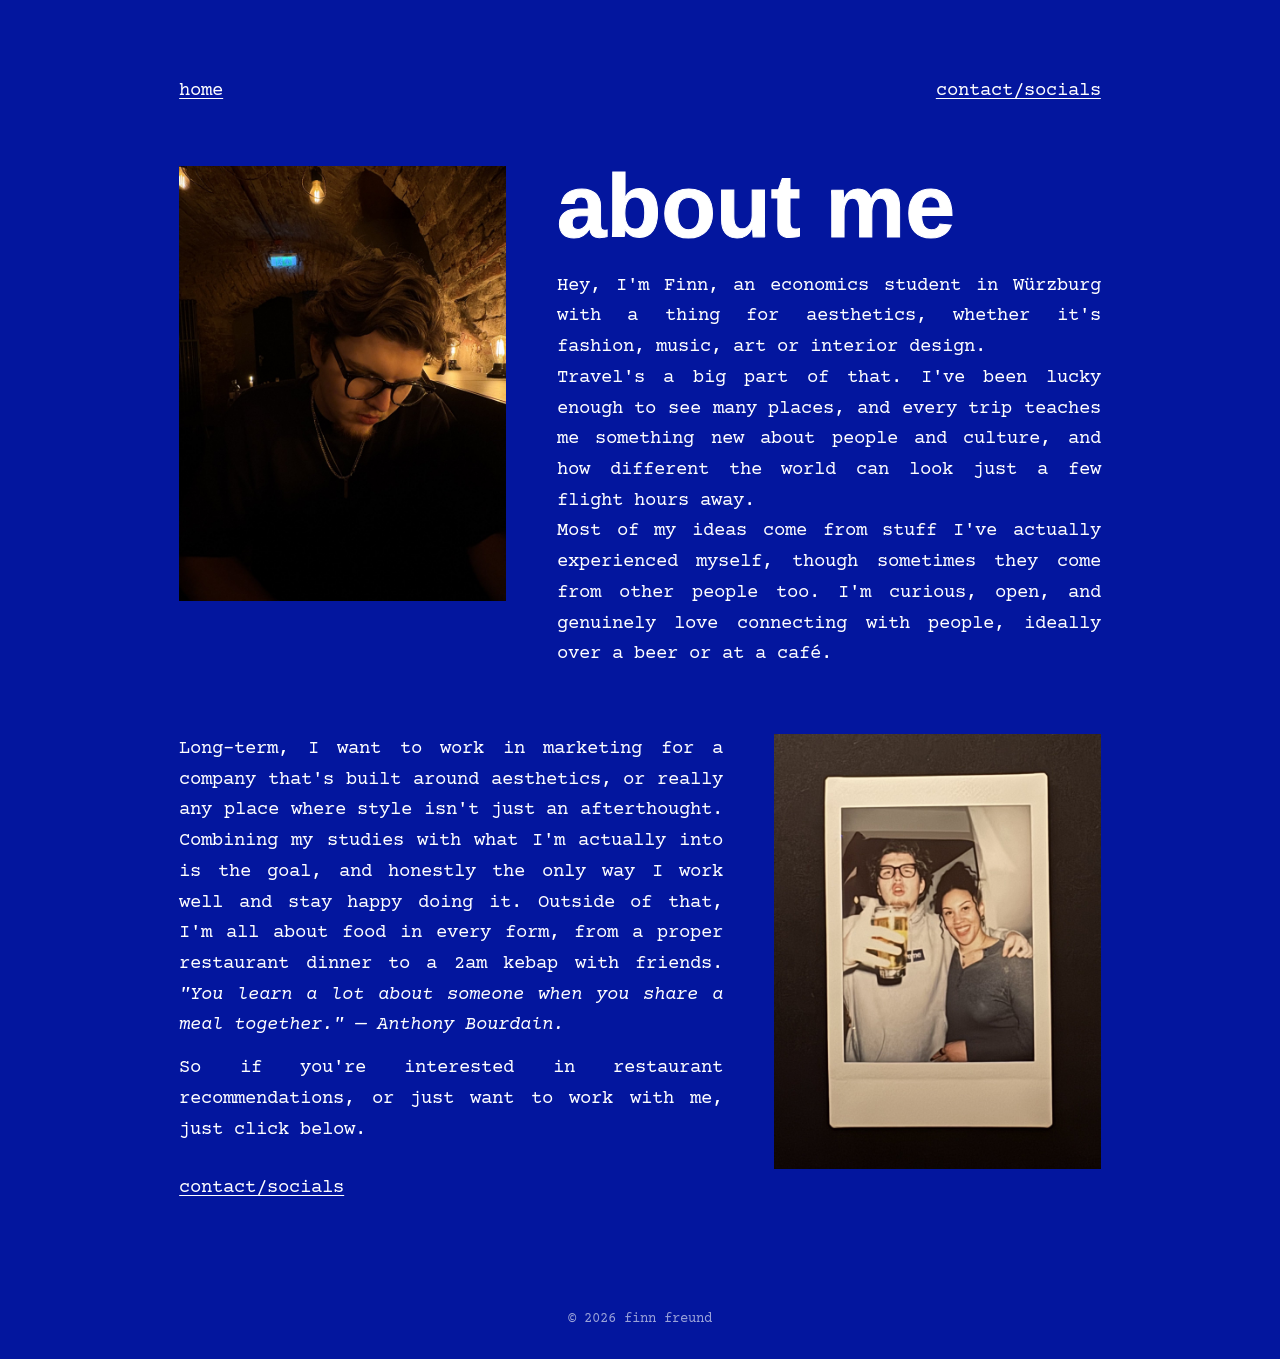
==== about/index.html @ e5f2e7a2 "Tighten the gap between experiences and inspiration Replace the JS-measured bottom spacing (as tall " ====
<!DOCTYPE html>
<html lang="en">
<head>
  <meta charset="UTF-8">
  <meta name="viewport" content="width=device-width, initial-scale=1.0">
  <title>about me</title>
  <link rel="icon" href="/favicon.png" type="image/png">
  <link rel="preconnect" href="https://fonts.googleapis.com">
  <link rel="preconnect" href="https://fonts.gstatic.com" crossorigin>
  <link href="https://fonts.googleapis.com/css2?family=Courier+Prime:wght@400&family=Montserrat:wght@100;200&display=swap" rel="stylesheet">
  <link rel="stylesheet" href="/style.css?v=95">
  <script src="/nav.js?v=58" defer></script>
</head>
<body class="inner">
  <nav class="topnav topnav-2">
    <a href="/">home</a>
    <a href="/contact">contact/socials</a>
  </nav>

  <section class="about-section">
    <img class="about-photo" src="/images/portrait.jpg" alt="Finn">

    <div class="about-text">
      <h1>about me</h1>
      <p>Hey, I'm Finn, an economics student in Würzburg with a thing for aesthetics, whether it's fashion, music, art or interior design.</p>
      <p>Travel's a big part of that. I've been lucky enough to see many places, and every trip teaches me something new about people and culture, and how different the world can look just a few flight hours away.</p>
      <p>Most of my ideas come from stuff I've actually experienced myself, though sometimes they come from other people too. I'm curious, open, and genuinely love connecting with people, ideally over a beer or at a café.</p>
    </div>
  </section>

  <section class="about-section-2">
    <div class="text-col reveal">
      <p>Long-term, I want to work in marketing for a company that's built around aesthetics, or really any place where style isn't just an afterthought. Combining my studies with what I'm actually into is the goal, and honestly the only way I work well and stay happy doing it. Outside of that, I'm all about food in every form, from a proper restaurant dinner to a 2am kebap with friends. <em>"You learn a lot about someone when you share a meal together." — Anthony Bourdain.</em></p>
      <p>So if you're interested in restaurant recommendations, or just want to work with me, just click below.</p>
      <a href="/contact" class="contact-link">contact/socials</a>
    </div>

    <div class="polaroid-wrap reveal">
      <div class="polaroid">
        <img src="/images/polaroid.jpg" alt="Polaroid">
      </div>
    </div>
  </section>

  <footer class="site-footer">© 2026 Finn Freund</footer>
</body>
</html>
---- style.css ----
@font-face {
  font-family: 'Exmouth';
  src: url('/fonts/exmouth.ttf') format('truetype');
  font-weight: normal;
  font-style: normal;
  font-display: swap;
}

*, *::before, *::after {
  box-sizing: border-box;
  margin: 0;
  padding: 0;
}

.scroll-hint {
  position: fixed;
  bottom: 2rem;
  left: 50%;
  transform: translateX(-50%);
  font-size: 1.6rem;
  color: var(--white);
  opacity: 0.7;
  pointer-events: none;
  z-index: 5;
  animation: scroll-hint-bounce 1.8s ease-in-out infinite;
  transition: opacity 0.4s ease;
}

.scroll-hint.is-hidden {
  opacity: 0;
}

@keyframes scroll-hint-bounce {
  0%, 100% { transform: translate(-50%, 0); }
  50% { transform: translate(-50%, 8px); }
}

.site-footer {
  margin-top: auto;
  text-align: center;
  padding: 2rem 1rem;
  font-family: 'Courier Prime', monospace;
  font-style: normal;
  font-weight: 400;
  font-size: 14px;
  opacity: 0.6;
  text-transform: lowercase;
}

:root {
  --blue: #03169E;
  --white: #ffffff;
  --pink: #E41695;
  --side: clamp(3.5rem, 14vw, 18rem);
  --wm-scale: clamp(2.3, calc(2.3 + (1440px - 100vw) / 200px), 6);
}

body {
  background-color: var(--blue);
  color: var(--white);
  font-family: 'Montserrat', sans-serif;
  font-weight: 160;
  min-height: 100vh;
  display: flex;
  flex-direction: column;
}

a {
  color: var(--white);
  text-decoration: underline;
  text-underline-offset: 3px;
  font-family: 'Courier Prime', monospace;
  font-style: normal;
  font-weight: 400;
}

a:hover {
  color: var(--pink);
  opacity: 1;
}

/* ── HOME ── */
body.home {
  display: flex;
  flex-direction: column;
  padding: 0;
  position: relative;
  min-height: 100vh;
}

.home-topnav {
  display: flex;
  justify-content: space-between;
  align-items: baseline;
  padding: 5rem var(--side) 2rem;
  font-family: 'Courier Prime', monospace;
  font-style: normal;
  font-weight: 400;
  font-size: clamp(0.9rem, 1.5vw, 1.2rem);
  text-transform: lowercase;
  position: relative;
  z-index: 10;
}

.home-nav-logo {
  height: clamp(1.6rem, 3vw, 2.4rem);
  width: auto;
  user-select: none;
  -webkit-user-select: none;
  -webkit-user-drag: none;
}

.home-main {
  display: flex;
  justify-content: flex-start;
  align-items: flex-start;
  padding: 1.5rem 0 0;
  padding-bottom: calc(clamp(3rem, 24.5vw, 32rem) * 0.85 * (var(--wm-scale) - 1));
  min-height: calc(100vh - 6.5rem);
}

.home-wordmark {
  display: inline-block;
  font-family: "Helvetica Neue", HelveticaNeue, Arial, sans-serif;
  font-weight: 900;
  -webkit-text-stroke: 1px var(--white);
  font-size: clamp(3rem, 24.5vw, 32rem);
  line-height: 0.85;
  text-transform: lowercase;
  color: var(--white);
  user-select: none;
  pointer-events: none;
  transform: scaleY(var(--wm-scale));
  transform-origin: top center;
}

.home-title-name {
  font-family: "Helvetica Neue", HelveticaNeue, Arial, sans-serif;
  font-weight: 900;
  font-size: 0.85rem;
  letter-spacing: 0;
  vertical-align: baseline;
  margin-left: 0.15rem;
}

.home-nav {
  display: flex;
  flex-wrap: nowrap;
  gap: clamp(1.2rem, 3vw, 3rem);
  font-family: 'Courier Prime', monospace;
  font-style: normal;
  font-weight: 400;
  font-size: clamp(1rem, 2vw, 1.7rem);
  text-transform: lowercase;
}

.home-footer {
  position: fixed;
  bottom: 2rem;
  right: var(--side);
  font-size: 1rem;
  font-family: 'Montserrat', sans-serif;
  font-weight: 160;
  opacity: 0.85;
}

/* ── INNER PAGES ── */
body.inner {
  padding: 0;
}

.topnav {
  display: grid;
  grid-template-columns: 1fr auto 1fr;
  align-items: baseline;
  padding: 5rem var(--side) 2rem;
  font-family: 'Courier Prime', monospace;
  font-style: normal;
  font-weight: 400;
  font-size: clamp(0.9rem, 1.5vw, 1.2rem);
  text-transform: lowercase;
  position: relative;
}

.topnav a:nth-child(2) {
  justify-self: center;
}

.topnav a:last-child {
  justify-self: end;
}

.topnav.topnav-2 {
  display: flex;
  justify-content: space-between;
}

.nav-trigger {
  position: absolute;
  left: 50%;
  bottom: 2rem;
  transform: translate(-50%, -0.5rem);
  background: none;
  border: none;
  padding: 0;
  margin: 0;
  cursor: pointer;
  line-height: 0;
}

.nav-trigger .home-nav-logo {
  display: block;
}

.nav-link {
  opacity: 0;
  transform: translateY(-8px);
  pointer-events: none;
  transition: opacity 0.4s cubic-bezier(0.22, 1, 0.36, 1),
              transform 0.4s cubic-bezier(0.22, 1, 0.36, 1);
}

.nav-open .nav-link {
  opacity: 1;
  transform: translateY(0);
  pointer-events: auto;
}

.nav-link[data-i="2"] {
  position: absolute;
  left: 50%;
  bottom: 2rem;
  transform: translate(calc(-100% - 3.5rem), -8px);
}

.nav-open .nav-link[data-i="2"] {
  transform: translate(calc(-100% - 3.5rem), 0);
}

.nav-link[data-i="1"] { transition-delay: 0ms; }
.nav-link[data-i="2"] { transition-delay: 60ms; }
.nav-link[data-i="3"] { transition-delay: 120ms; }
.nav-link[data-i="4"] { transition-delay: 180ms; }

/* ── ABOUT ── */
.about-section {
  display: grid;
  grid-template-columns: 0.6fr 1fr;
  gap: clamp(2rem, 4vw, 5rem);
  padding: 2rem var(--side) 4rem;
  align-items: start;
}

.about-photo {
  width: 100%;
  display: block;
}

.about-text h1 {
  font-family: "Helvetica Neue", HelveticaNeue, Arial, sans-serif;
  font-style: normal;
  font-weight: 900;
  -webkit-text-stroke: 1px var(--white);
  font-size: clamp(2.5rem, 7vw, 6.5rem);
  line-height: 0.9;
  text-transform: lowercase;
  margin-bottom: 1.5rem;
}

.about-text p {
  font-family: 'Courier Prime', monospace;
  font-weight: 400;
  font-size: clamp(15px, 1.5vw, 20px);
  line-height: 1.6;
  text-align: justify;
}

.about-section-2 {
  display: grid;
  grid-template-columns: 1fr 0.6fr;
  gap: clamp(2rem, 4vw, 5rem);
  padding: 0 var(--side) 5rem;
  align-items: start;
  margin-top: 0;
}

.about-section-2 p {
  font-family: 'Courier Prime', monospace;
  font-weight: 400;
  font-size: clamp(15px, 1.5vw, 20px);
  line-height: 1.6;
  text-align: justify;
}

.about-section-2 p + p {
  margin-top: 0.75rem;
}

.about-section-2 .contact-link {
  display: block;
  margin-top: 2rem;
  font-family: 'Courier Prime', monospace;
  font-style: normal;
  font-weight: 400;
  font-size: clamp(1rem, 1.5vw, 1.4rem);
  text-transform: lowercase;
}

.polaroid-wrap {
  display: flex;
  justify-content: flex-end;
  align-items: center;
}

.polaroid {
  width: 100%;
}

.polaroid img {
  width: 100%;
  display: block;
}

/* ── CONTACT ── */
.contact-banner-wrap {
  position: relative;
  width: calc(100% - var(--side) * 2);
  margin: 2rem auto 0;
}

.contact-banner {
  width: 100%;
  height: clamp(180px, 25vw, 380px);
  object-fit: cover;
  object-position: center 72%;
  display: block;
}

.price-tag {
  position: absolute;
  bottom: -1.5rem;
  right: -1.5rem;
  width: clamp(60px, 8vw, 110px);
  pointer-events: none;
}

.contact-body {
  padding: 3rem var(--side) 5rem;
}

.contact-sections {
  display: flex;
  justify-content: space-between;
  align-items: flex-start;
  gap: 3rem;
}

.contact-col h1 {
  font-family: "Helvetica Neue", HelveticaNeue, Arial, sans-serif;
  font-style: normal;
  font-weight: 900;
  -webkit-text-stroke: 1px var(--white);
  font-size: clamp(2.5rem, 7vw, 5.5rem);
  line-height: 0.9;
  text-transform: lowercase;
  letter-spacing: -0.04em;
  margin-bottom: 3rem;
}

.contact-col-right {
  text-align: right;
}

.contact-links {
  display: flex;
  flex-direction: row;
  gap: clamp(1rem, 2.5vw, 2.5rem);
  font-family: 'Courier Prime', monospace;
  font-style: normal;
  font-size: clamp(1rem, 1.5vw, 1.4rem);
  text-transform: lowercase;
  flex-wrap: wrap;
}

/* ── SCROLL REVEAL ── */
.reveal {
  opacity: 0;
  filter: blur(14px);
  transform: translateY(40px);
  transition: opacity 0.9s cubic-bezier(0.22, 1, 0.36, 1),
              filter 0.9s cubic-bezier(0.22, 1, 0.36, 1),
              transform 0.9s cubic-bezier(0.22, 1, 0.36, 1);
}

.reveal.is-visible {
  opacity: 1;
  filter: blur(0);
  transform: translateY(0);
}

/* ── EXPERIENCE ── */
.experience-body {
  padding: clamp(3cm, 12vw, 6cm) var(--side) 5rem;
}

.home .experience-body {
  padding-bottom: clamp(3.5rem, 7vw, 6.5rem);
}

.experience-body h1,
.inspiration h1 {
  font-family: "Helvetica Neue", HelveticaNeue, Arial, sans-serif;
  font-style: normal;
  font-weight: 900;
  -webkit-text-stroke: 1px var(--white);
  font-size: clamp(2.5rem, 7vw, 6.5rem);
  line-height: 0.9;
  text-transform: lowercase;
  margin-bottom: 2.5rem;
}

.exp-table-wrap {
  overflow-x: auto;
}

.exp-cta {
  display: flex;
  flex-direction: column;
  align-items: flex-start;
  gap: 0.5rem;
  margin-top: 3rem;
}

.exp-cta-text,
.exp-cta a {
  font-family: 'Courier Prime', monospace;
  font-style: normal;
  font-weight: 400;
  font-size: clamp(14px, 1.3vw, 18px);
  text-transform: lowercase;
}

.exp-cta-text {
  color: var(--white);
}

/* ── INSPIRATION ARCHIVE ── */
.inspiration {
  padding: 0 var(--side) 5rem;
}

.insp-grid {
  column-count: 3;
  column-gap: 1.25rem;
}

.insp-item {
  display: inline-block;
  width: 100%;
  margin: 0 0 1.25rem;
  break-inside: avoid;
  -webkit-column-break-inside: avoid;
  page-break-inside: avoid;
}

.insp-item img {
  display: block;
  width: 100%;
  height: auto;
}

.insp-cat {
  display: block;
  margin-top: 0.6rem;
  font-family: 'Courier Prime', monospace;
  font-size: clamp(12px, 1vw, 14px);
  text-transform: lowercase;
  opacity: 0.55;
}

.insp-card {
  display: block;
  padding: 1.25rem;
  border: 1px solid rgba(255, 255, 255, 0.3);
  font-family: 'Courier Prime', monospace;
  font-size: clamp(14px, 1.3vw, 18px);
  line-height: 1.5;
  text-transform: lowercase;
  text-decoration: none;
  transition: border-color 0.25s ease;
}

.insp-card .insp-cat {
  margin: 0 0 0.75rem;
}

a.insp-card:hover {
  border-color: var(--pink);
}

.insp-quote p {
  text-transform: none;
}

.insp-quote cite {
  display: block;
  margin-top: 0.75rem;
  font-style: normal;
  opacity: 0.55;
  text-transform: lowercase;
}

.exp-table {
  width: 100%;
  border-collapse: collapse;
  font-family: 'Courier Prime', monospace;
  font-style: normal;
  font-size: clamp(14px, 1.3vw, 18px);
  text-transform: lowercase;
  min-width: 480px;
}

.exp-table th {
  text-align: left;
  font-weight: 400;
  color: rgba(255, 255, 255, 0.55);
  padding: 0 1rem 0.85rem 0;
  border-bottom: 1px solid rgba(255, 255, 255, 0.3);
  white-space: nowrap;
}

.exp-table td {
  padding: 1rem 1rem 1rem 0;
  border-bottom: 1px solid rgba(255, 255, 255, 0.15);
  white-space: nowrap;
}

.exp-table th:last-child,
.exp-table td:last-child {
  padding-right: 0;
}

/* ── TABLET ── */
@media (max-width: 900px) {
  :root {
    --side: clamp(2rem, 8vw, 6rem);
  }

  .about-section,
  .about-section-2 {
    grid-template-columns: 1fr;
    gap: 2.5rem;
  }

  .about-photo,
  .polaroid {
    max-width: 480px;
  }

  .polaroid-wrap {
    justify-content: flex-start;
  }

  .about-section-2 {
    padding-bottom: 4rem;
  }

  .insp-grid {
    column-count: 2;
  }

}

/* ── MOBILE ── */
@media (max-width: 600px) {
  .home-topnav {
    padding: 2rem var(--side);
  }

  .home-nav {
    flex-direction: column;
    gap: 1rem;
  }

  .topnav {
    display: flex;
    flex-direction: column;
    align-items: flex-start;
    gap: 0.85rem;
    padding: 2rem var(--side);
  }

  .topnav a:nth-child(2),
  .topnav a:last-child {
    justify-self: auto;
  }

  .contact-banner-wrap {
    margin-top: 0;
  }

  .contact-banner {
    margin-top: 0;
    height: auto;
    aspect-ratio: 2.6 / 1;
  }

  .home-footer {
    bottom: 1.5rem;
    font-size: 0.85rem;
  }

  .about-section {
    grid-template-columns: 1fr;
    padding-top: 0;
    padding-bottom: 2rem;
  }

  .about-section-2 {
    grid-template-columns: 1fr;
    padding-bottom: 3rem;
  }

  .polaroid-wrap {
    justify-content: flex-start;
  }

  .about-text p,
  .about-section-2 p {
    font-size: 16px;
    text-align: left;
  }

  .contact-body {
    padding: 2rem var(--side) 2rem;
  }

  .contact-sections {
    flex-direction: column;
    gap: 2rem;
  }

  .contact-col h1 {
    margin-bottom: 2rem;
  }

  .contact-col-right {
    text-align: left;
  }

  .insp-grid {
    column-gap: 0.75rem;
  }

  .insp-item {
    margin-bottom: 0.75rem;
  }

  .insp-card {
    padding: 0.9rem;
  }

  .home-topnav {
    padding: 2rem 1.5rem;
  }

  .home-main {
    min-height: 71vh;
  }

  .exp-cta {
    margin-top: 2rem;
  }
}
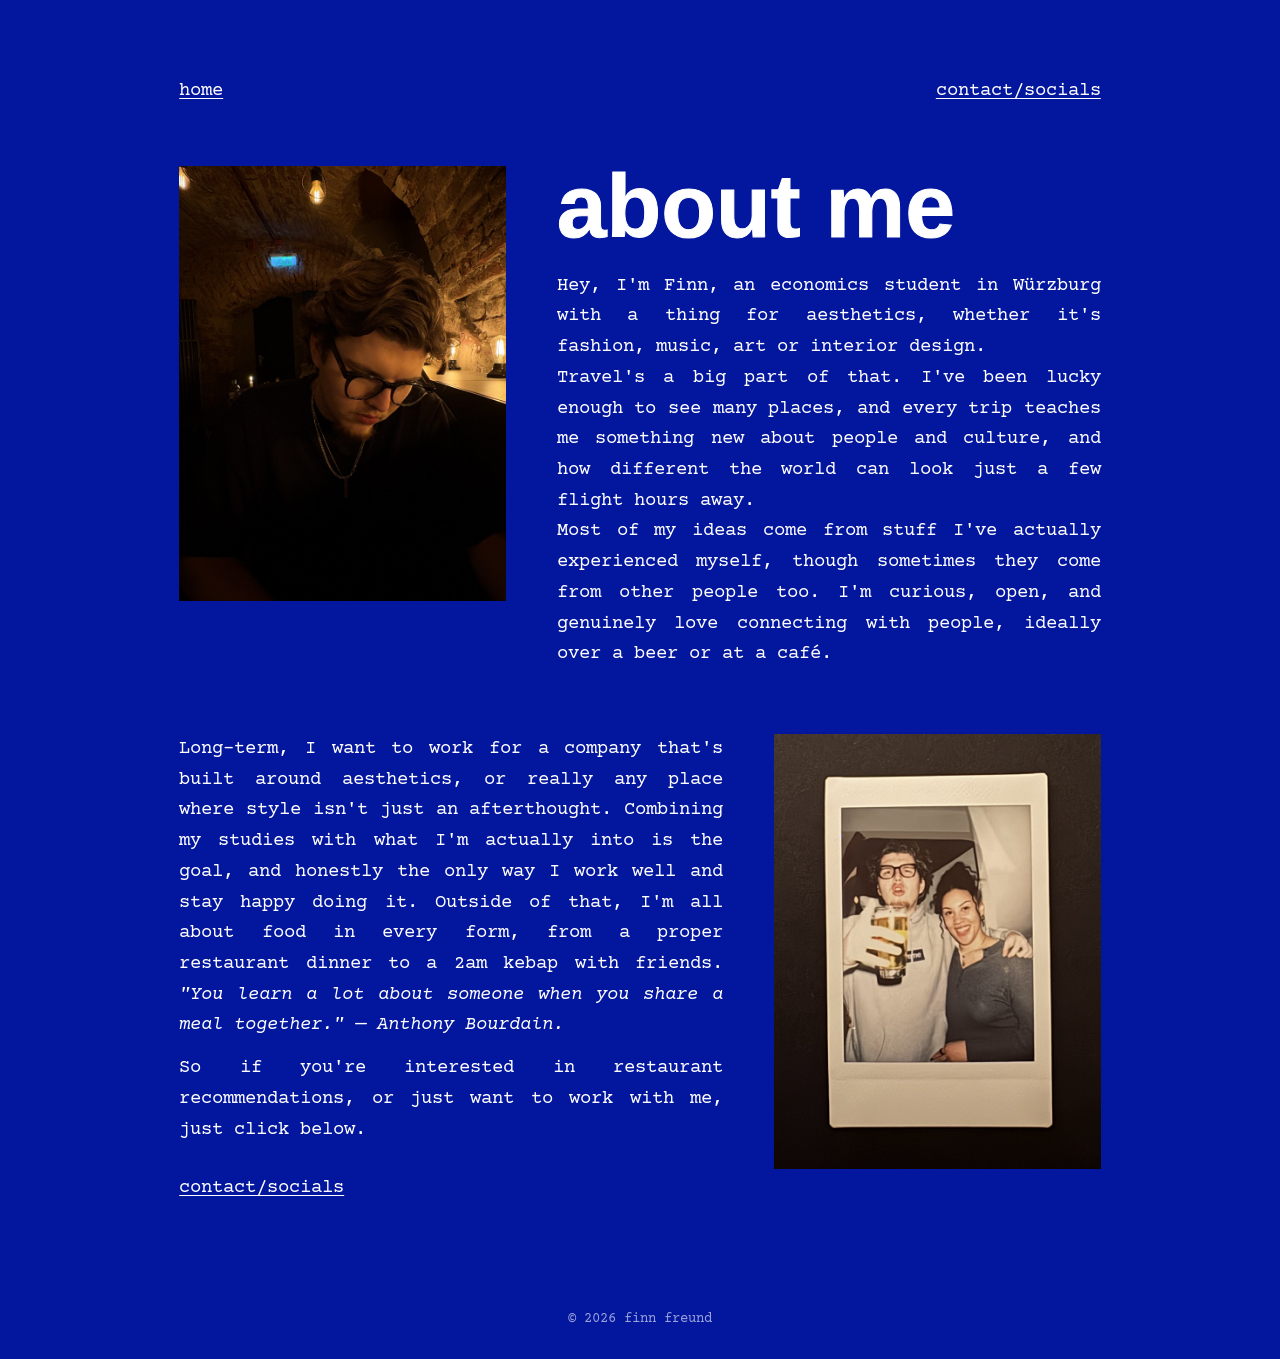
==== commit e9f5f78b: "Drop "in marketing" from the about page long-term sentence Co-Authored-By: Claude Sonnet 5.5 <norepl" ====
--- a/about/index.html
+++ b/about/index.html
@@ -5,10 +5,17 @@
   <meta name="viewport" content="width=device-width, initial-scale=1.0">
   <title>about me</title>
   <link rel="icon" href="/favicon.png" type="image/png">
+  <meta property="og:type" content="website">
+  <meta property="og:title" content="about me">
+  <meta property="og:url" content="https://finnfreund.de/about/">
+  <meta property="og:image" content="https://finnfreund.de/favicon.png">
+  <meta property="og:image:width" content="512">
+  <meta property="og:image:height" content="512">
+  <meta name="twitter:card" content="summary">
   <link rel="preconnect" href="https://fonts.googleapis.com">
   <link rel="preconnect" href="https://fonts.gstatic.com" crossorigin>
   <link href="https://fonts.googleapis.com/css2?family=Courier+Prime:wght@400&family=Montserrat:wght@100;200&display=swap" rel="stylesheet">
-  <link rel="stylesheet" href="/style.css?v=95">
+  <link rel="stylesheet" href="/style.css?v=97">
   <script src="/nav.js?v=58" defer></script>
 </head>
 <body class="inner">
@@ -30,7 +37,7 @@
 
   <section class="about-section-2">
     <div class="text-col reveal">
-      <p>Long-term, I want to work in marketing for a company that's built around aesthetics, or really any place where style isn't just an afterthought. Combining my studies with what I'm actually into is the goal, and honestly the only way I work well and stay happy doing it. Outside of that, I'm all about food in every form, from a proper restaurant dinner to a 2am kebap with friends. <em>"You learn a lot about someone when you share a meal together." — Anthony Bourdain.</em></p>
+      <p>Long-term, I want to work for a company that's built around aesthetics, or really any place where style isn't just an afterthought. Combining my studies with what I'm actually into is the goal, and honestly the only way I work well and stay happy doing it. Outside of that, I'm all about food in every form, from a proper restaurant dinner to a 2am kebap with friends. <em>"You learn a lot about someone when you share a meal together." — Anthony Bourdain.</em></p>
       <p>So if you're interested in restaurant recommendations, or just want to work with me, just click below.</p>
       <a href="/contact" class="contact-link">contact/socials</a>
     </div>
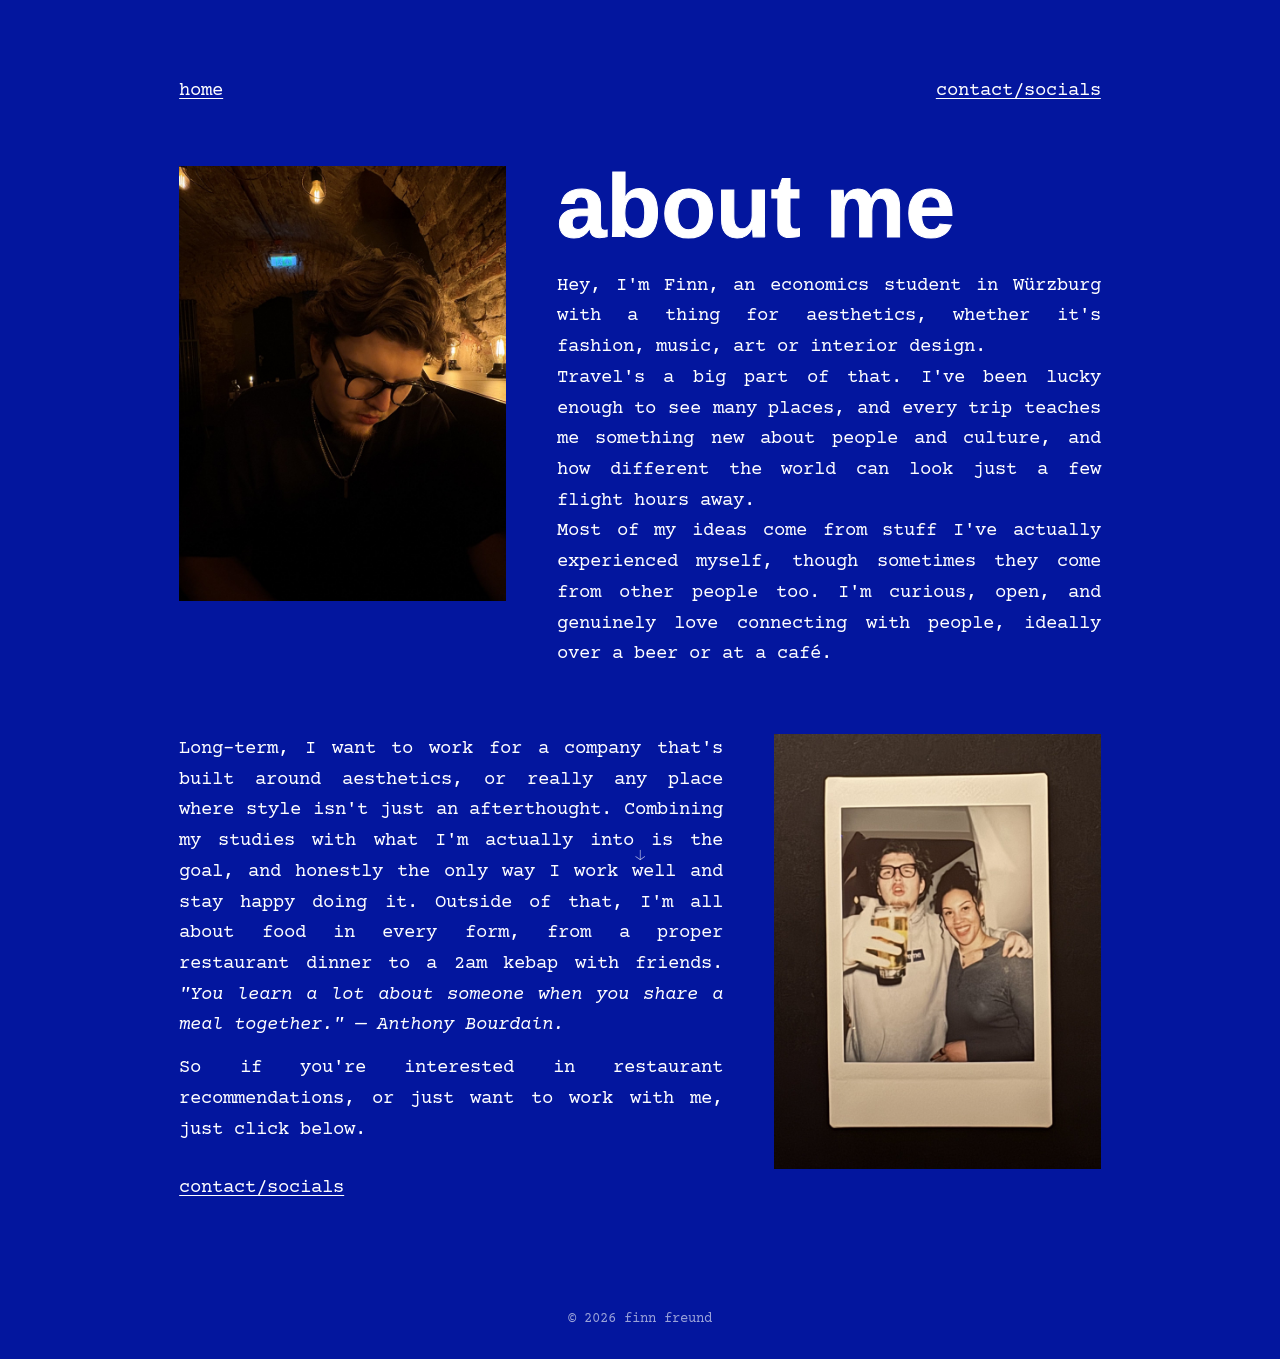
==== commit c569f44d: "Add scroll hint arrow to about page Co-Authored-By: Claude Sonnet 5.5 <noreply@anthropic.com>" ====
--- a/about/index.html
+++ b/about/index.html
@@ -15,8 +15,8 @@
   <link rel="preconnect" href="https://fonts.googleapis.com">
   <link rel="preconnect" href="https://fonts.gstatic.com" crossorigin>
   <link href="https://fonts.googleapis.com/css2?family=Courier+Prime:wght@400&family=Montserrat:wght@100;200&display=swap" rel="stylesheet">
-  <link rel="stylesheet" href="/style.css?v=97">
-  <script src="/nav.js?v=58" defer></script>
+  <link rel="stylesheet" href="/style.css?v=101">
+  <script src="/nav.js?v=66" defer></script>
 </head>
 <body class="inner">
   <nav class="topnav topnav-2">
@@ -49,6 +49,8 @@
     </div>
   </section>
 
+  <div class="scroll-hint" aria-hidden="true">↓</div>
+
   <footer class="site-footer">© 2026 Finn Freund</footer>
 </body>
 </html>
--- a/style.css
+++ b/style.css
@@ -409,6 +409,7 @@
 }
 
 .experience-body h1,
+.projects h1,
 .inspiration h1 {
   font-family: "Helvetica Neue", HelveticaNeue, Arial, sans-serif;
   font-style: normal;
@@ -445,6 +446,77 @@
   color: var(--white);
 }
 
+/* ── PROJECTS ── */
+.projects {
+  padding: 0 var(--side) clamp(3.5rem, 7vw, 6.5rem);
+}
+
+.proj-grid {
+  display: grid;
+  grid-template-columns: repeat(2, 1fr);
+  gap: 1.25rem;
+}
+
+.proj-card {
+  display: flex;
+  flex-direction: column;
+  align-items: flex-start;
+  gap: 1rem;
+  padding: 1.5rem;
+  border: 1px solid rgba(255, 255, 255, 0.3);
+  font-family: 'Courier Prime', monospace;
+  font-size: clamp(14px, 1.3vw, 18px);
+  line-height: 1.5;
+  text-transform: lowercase;
+}
+
+.proj-card h2 {
+  font-family: "Helvetica Neue", HelveticaNeue, Arial, sans-serif;
+  font-style: normal;
+  font-weight: 900;
+  -webkit-text-stroke: 1px var(--white);
+  font-size: clamp(1.6rem, 3vw, 2.6rem);
+  line-height: 1;
+}
+
+.proj-card p {
+  flex: 1;
+}
+
+.proj-links {
+  display: flex;
+  gap: 0.75rem;
+}
+
+.proj-links a {
+  padding: 0.25rem 0.8rem;
+  border: 1px solid rgba(255, 255, 255, 0.5);
+  text-decoration: none;
+  transition: border-color 0.25s ease, color 0.25s ease;
+}
+
+.proj-links a:hover {
+  border-color: var(--pink);
+  color: var(--pink);
+}
+
+.proj-cat {
+  align-self: flex-end;
+  opacity: 0.55;
+  font-size: 0.85em;
+}
+
+@media (max-width: 700px) {
+  .proj-grid {
+    grid-template-columns: 1fr;
+    gap: 0.75rem;
+  }
+
+  .proj-card {
+    padding: 1.1rem;
+  }
+}
+
 /* ── INSPIRATION ARCHIVE ── */
 .inspiration {
   padding: 0 var(--side) 5rem;
@@ -453,6 +525,18 @@
 .insp-grid {
   column-count: 3;
   column-gap: 1.25rem;
+}
+
+.insp-grid.is-cols {
+  display: flex;
+  align-items: flex-start;
+  column-count: auto;
+  gap: 1.25rem;
+}
+
+.insp-col {
+  flex: 1;
+  min-width: 0;
 }
 
 .insp-item {
@@ -653,6 +737,10 @@
     column-gap: 0.75rem;
   }
 
+  .insp-grid.is-cols {
+    gap: 0.75rem;
+  }
+
   .insp-item {
     margin-bottom: 0.75rem;
   }
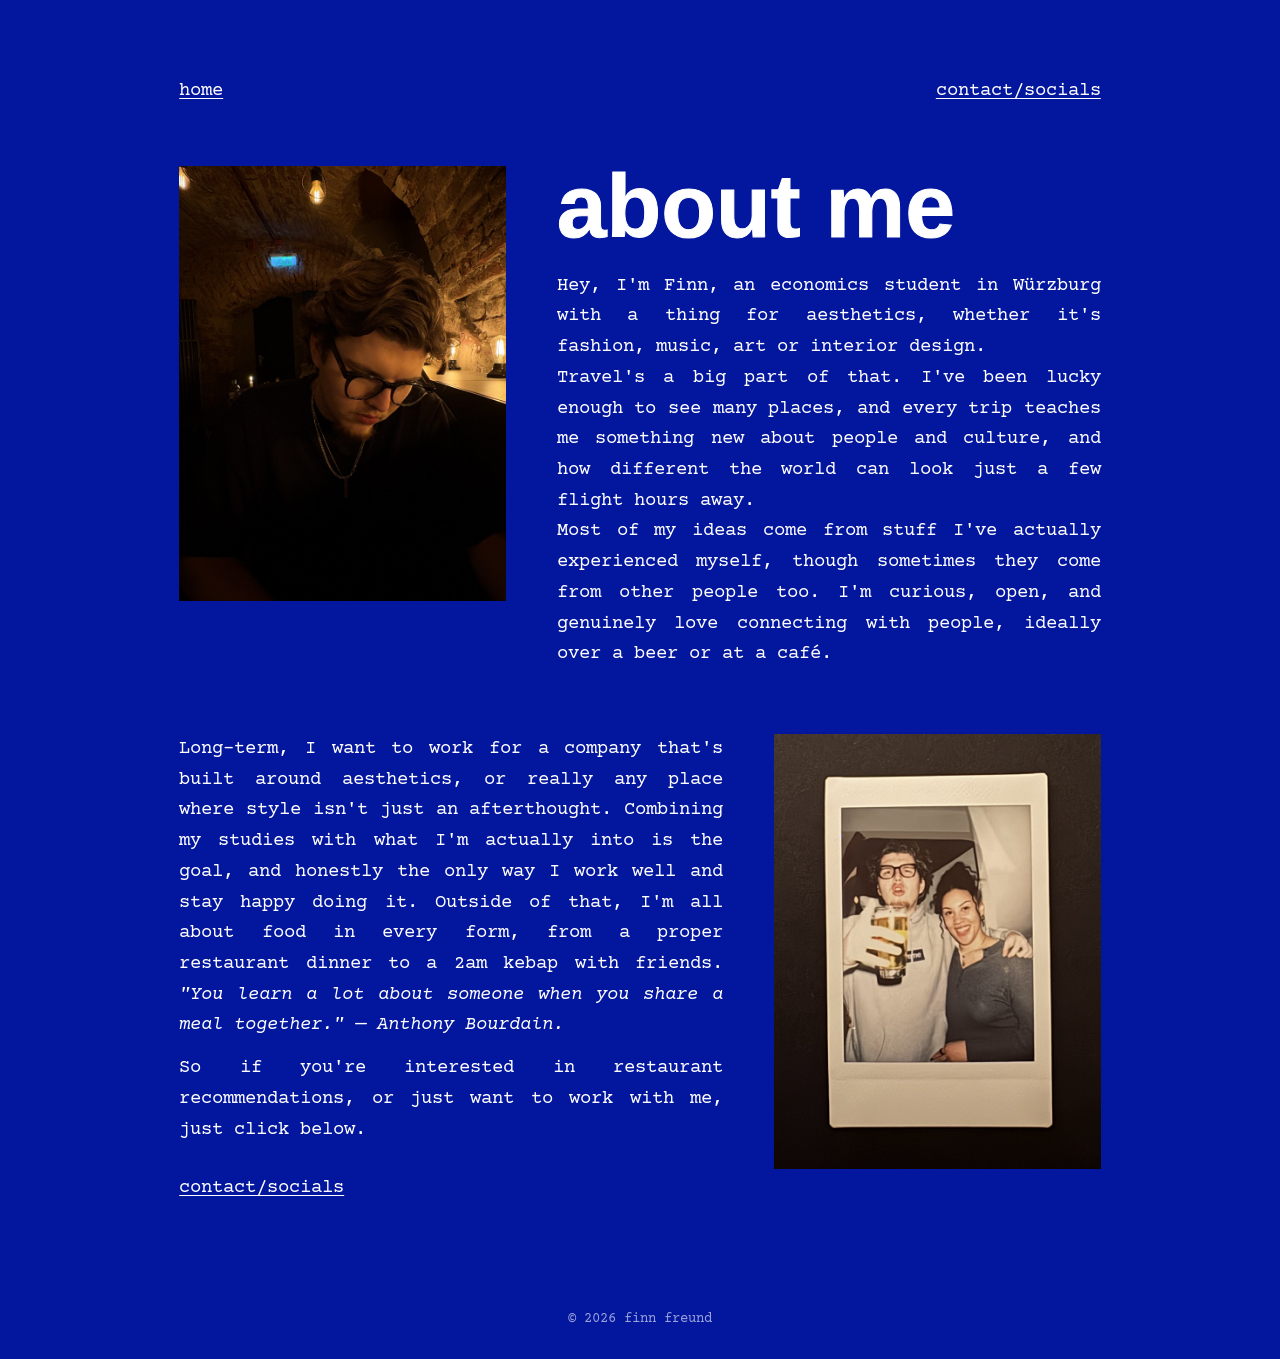
==== commit 3846bf3b: "Hide about-page scroll hint once the lower section is revealed Co-Authored-By: Claude Sonnet 5.5 <no" ====
--- a/about/index.html
+++ b/about/index.html
@@ -16,7 +16,7 @@
   <link rel="preconnect" href="https://fonts.gstatic.com" crossorigin>
   <link href="https://fonts.googleapis.com/css2?family=Courier+Prime:wght@400&family=Montserrat:wght@100;200&display=swap" rel="stylesheet">
   <link rel="stylesheet" href="/style.css?v=101">
-  <script src="/nav.js?v=66" defer></script>
+  <script src="/nav.js?v=67" defer></script>
 </head>
 <body class="inner">
   <nav class="topnav topnav-2">
